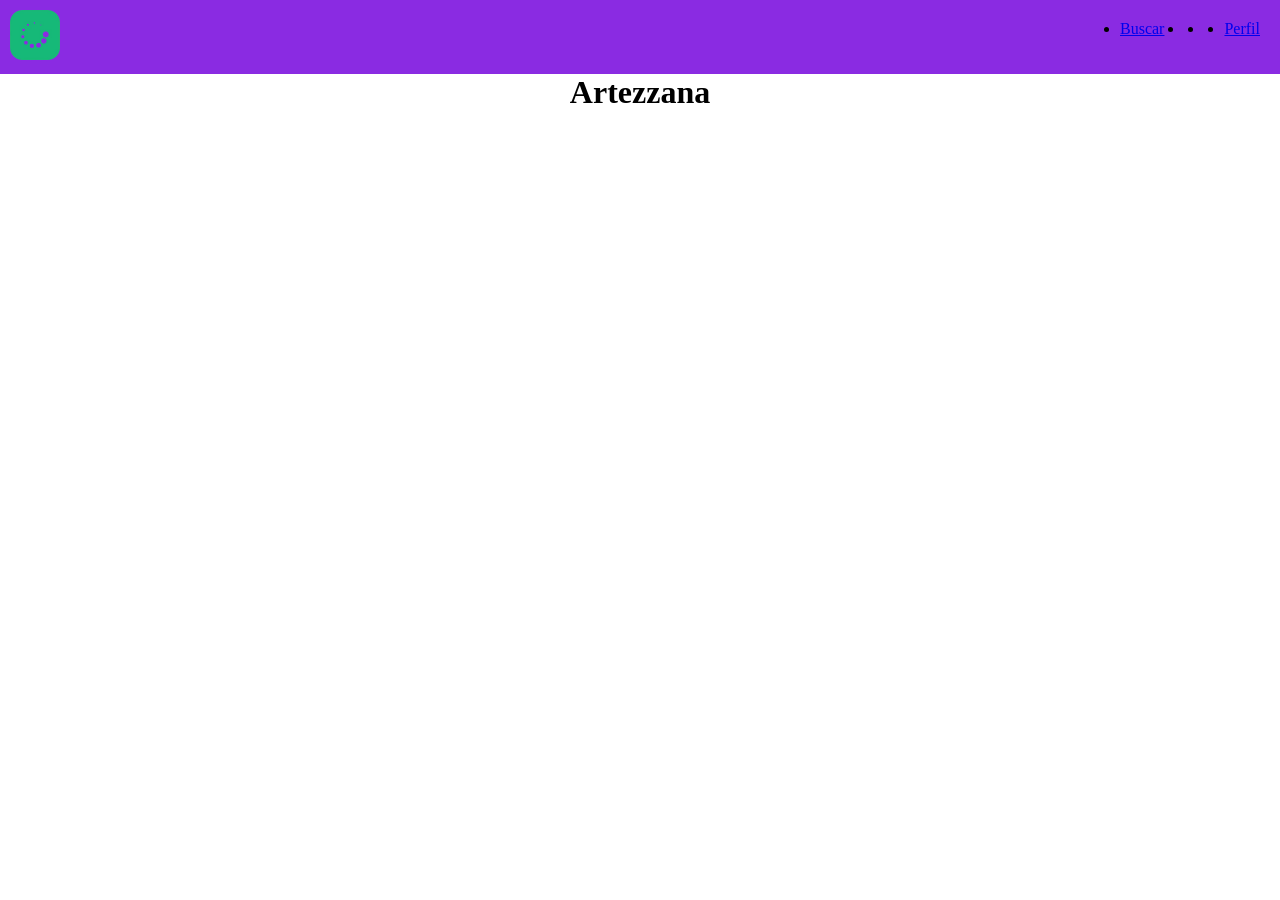
==== public/index.html @ a1c0b3e6 "Criado e estruturado o repositório incial do projeto" ====
<!DOCTYPE html>
<html lang="pt-br">
<head>
    <meta charset="UTF-8">
    <meta name="viewport" content="width=device-width, initial-scale=1.0">
    <title>Artezzana</title>
    <link rel="stylesheet" href="/assets/css/global.css">
    <link rel="icon" href="/assets/img/logo.png.png" type="image/x-icon">
</head>
<body>
    <header>
        <nav>
            <a href="#">
                <img src="/assets/img/logo.png.png" alt="logo-artezzana">
            </a>
            <ul>
                <li><a href="/public/search.html">Buscar</a></li>
                <li></li>
                <li></li>
                <li><a href="/public/dashboard.html">Perfil</a></li>
            </ul>
        </nav>
    </header>
    <main>
        <h1>Artezzana</h1>

    </main>
    <footer>

    </footer>
</body>
</html>
---- assets/css/global.css ----
*{
    padding: 0;
    margin: 0;
}

nav{
    background-color: blueviolet;
    display: flex;
    justify-content: space-between;
}

nav img{
    max-width: 50px;
    height: 50px;
    padding: 10px;
}

nav ul{
    display: flex;
    gap: 20px;
    padding: 20px;
}

main h1{
    text-align: center;
}
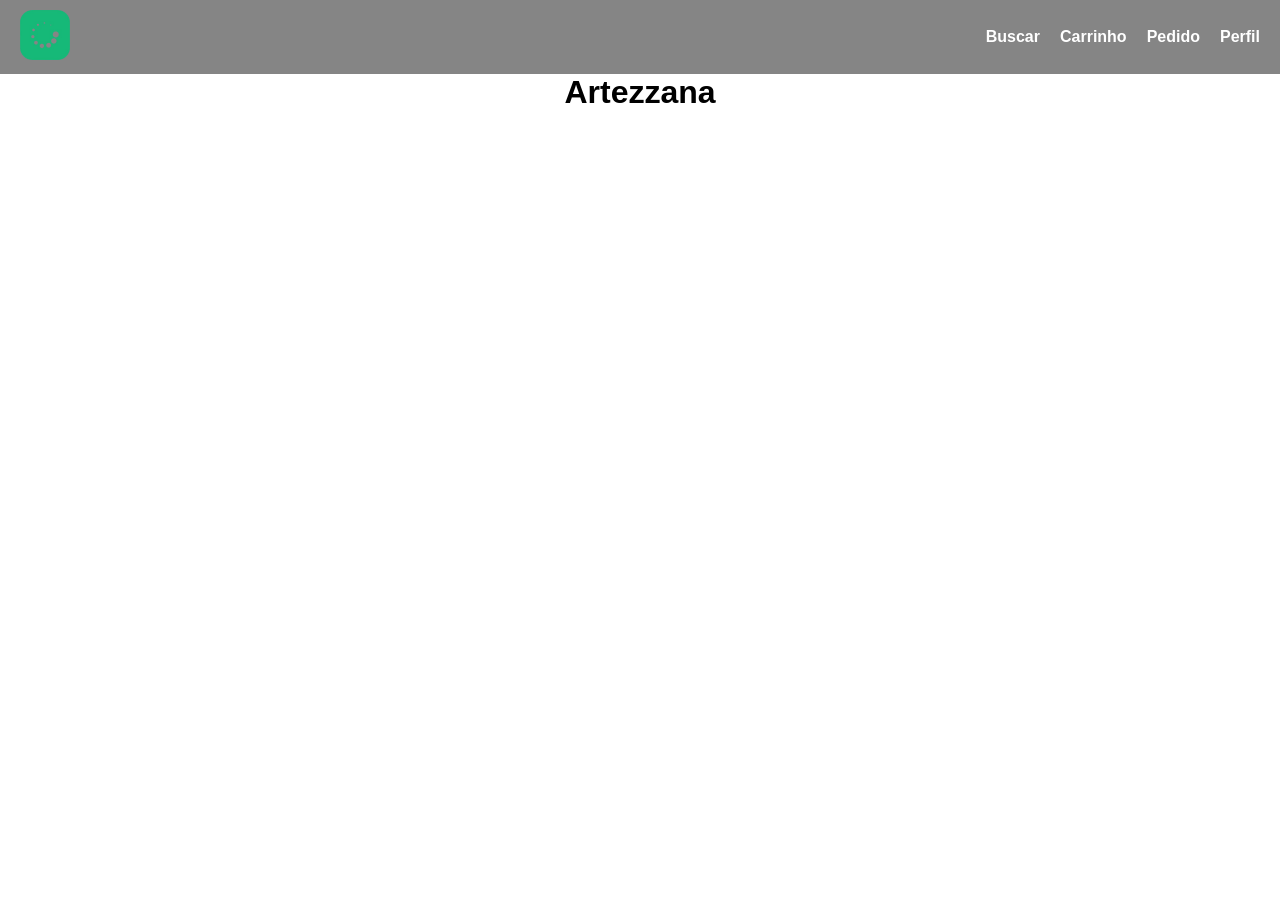
==== commit 32a7b2c6: "feat(navbar): adiciona responsividade com menu hambúrguer e media queries" ====
--- a/public/index.html
+++ b/public/index.html
@@ -9,14 +9,15 @@
 </head>
 <body>
     <header>
-        <nav>
-            <a href="#">
+        <nav class="navbar">
+            <a href="#" class="logo">
                 <img src="/assets/img/logo.png.png" alt="logo-artezzana">
             </a>
-            <ul>
+            <button class="menu-toggle" aria-label="Abrir menu">&#9776;</button>
+            <ul class="nav-links">
                 <li><a href="/public/search.html">Buscar</a></li>
-                <li></li>
-                <li></li>
+                <li><a href="/public/cart.html">Carrinho</a></li>
+                <li><a href="/public/order.html">Pedido</a></li>
                 <li><a href="/public/dashboard.html">Perfil</a></li>
             </ul>
         </nav>
@@ -28,5 +29,6 @@
     <footer>
 
     </footer>
+    <script src="/assets/js/index.js"></script>
 </body>
 </html>
--- a/assets/css/global.css
+++ b/assets/css/global.css
@@ -1,9 +1,86 @@
 *{
     padding: 0;
     margin: 0;
+    box-sizing: border-box;
 }
 
-nav{
+body {
+    font-family: Arial, Helvetica, sans-serif;
+}
+
+nav.navbar {
+    background-color: rgb(133, 133, 133);
+    display: flex;
+    align-items: center;
+    justify-content: space-between;
+    padding: 10px 20px;
+    position: relative;
+}
+
+nav .logo img {
+    max-width: 50px;
+    height: 50px;
+}
+
+nav .nav-links {
+    list-style: none;
+}
+
+.nav-links a {
+    text-decoration: none;
+    color: rgb(255, 255, 255);
+    font-weight: bold;
+}
+
+.menu-toggle {
+    display: none;
+    font-size: 28px;
+    color: rgb(255, 255, 255);
+    background: none;
+    border: none;
+    cursor: pointer;
+}
+
+@media (max-width: 768px) {
+    .menu-toggle {
+        display: block;
+    }
+
+    .nav-links {
+        display: none;
+        flex-direction: column;
+        position: absolute;
+        top: 60px;
+        right: 20px;
+        background-color: blueviolet;
+        padding: 10px;
+        border-radius: 8px;
+        z-index: 10;
+    }
+
+    .nav-links.show {
+        display: flex;
+    }
+
+    .nav-links li {
+        margin: 10px 0;
+    }
+}
+
+@media (min-width: 769px) {
+    .nav-links {
+        display: flex;
+        gap: 20px;
+        align-items: center;
+    }
+
+    .nav-links li {
+        margin: 0;
+    }
+}
+
+
+/* nav{
     background-color: blueviolet;
     display: flex;
     justify-content: space-between;
@@ -20,7 +97,7 @@
     gap: 20px;
     padding: 20px;
 }
-
+*/
 main h1{
     text-align: center;
-}+} 
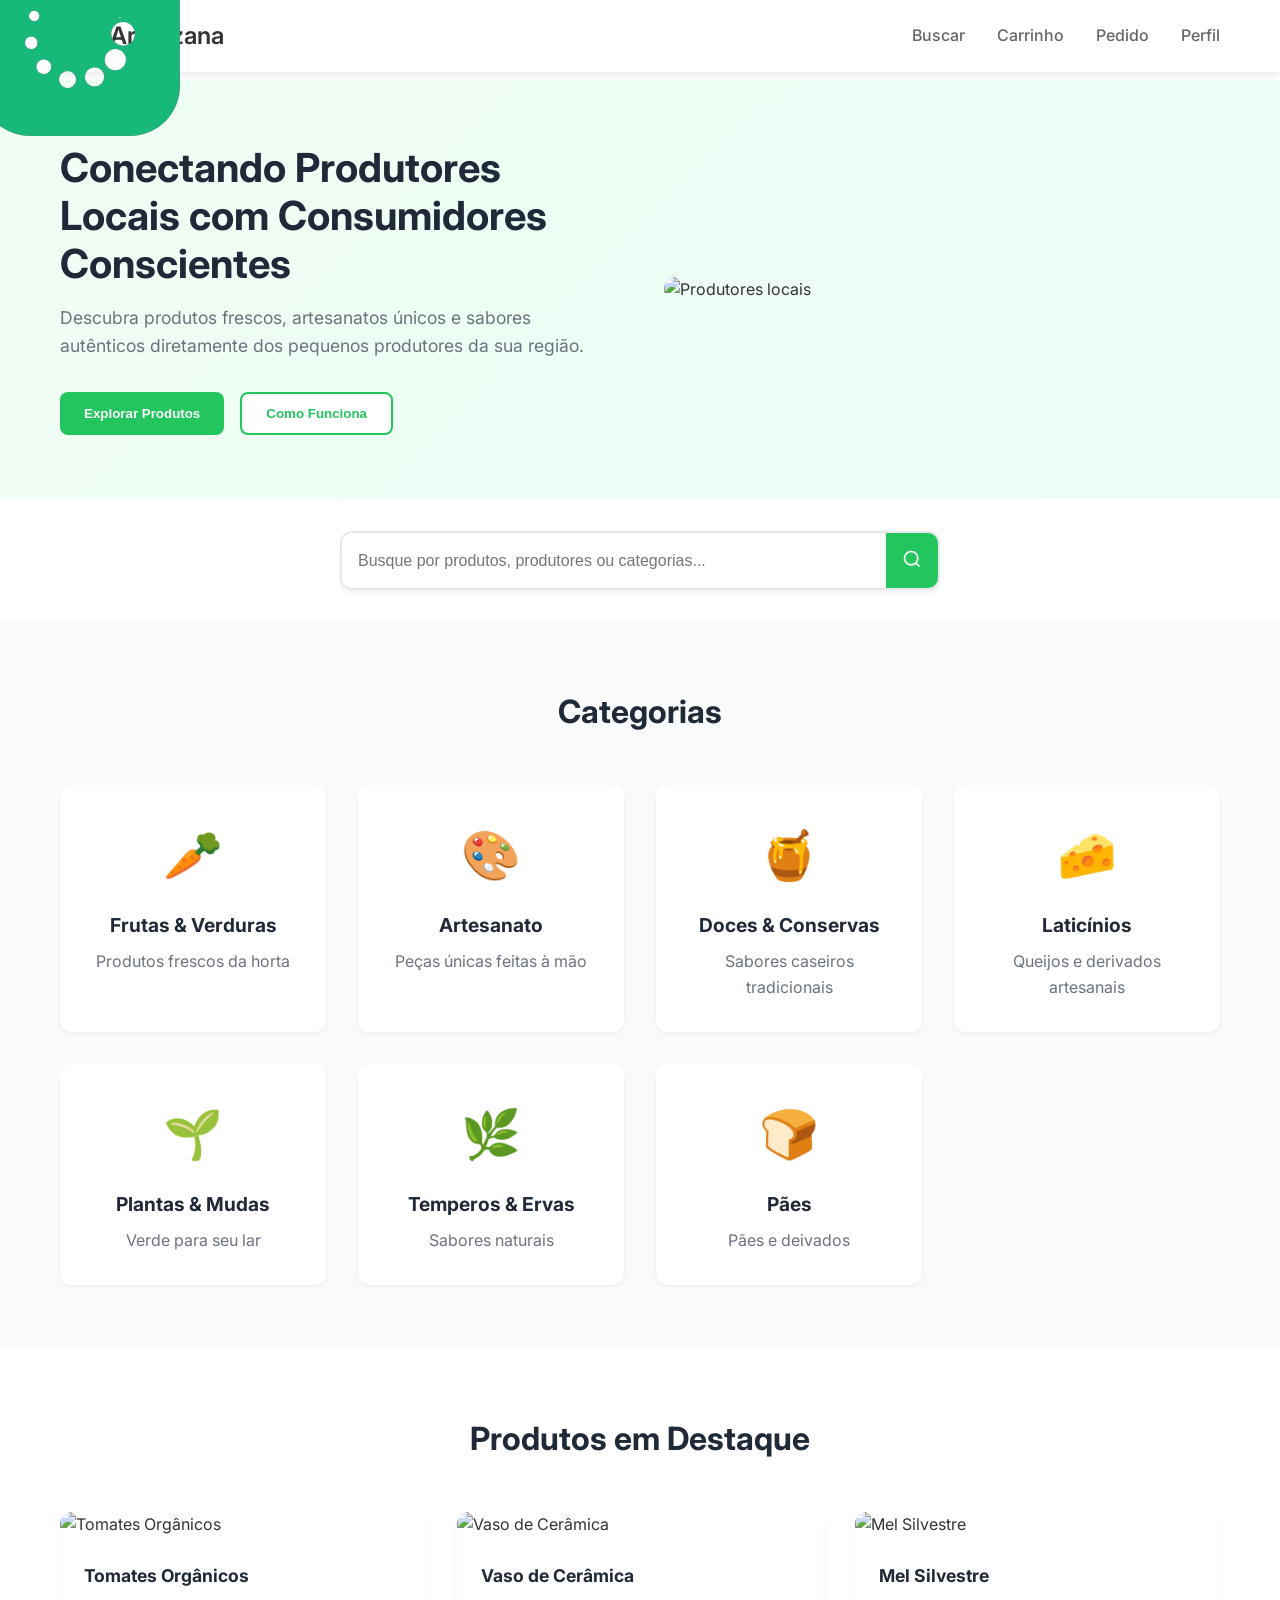
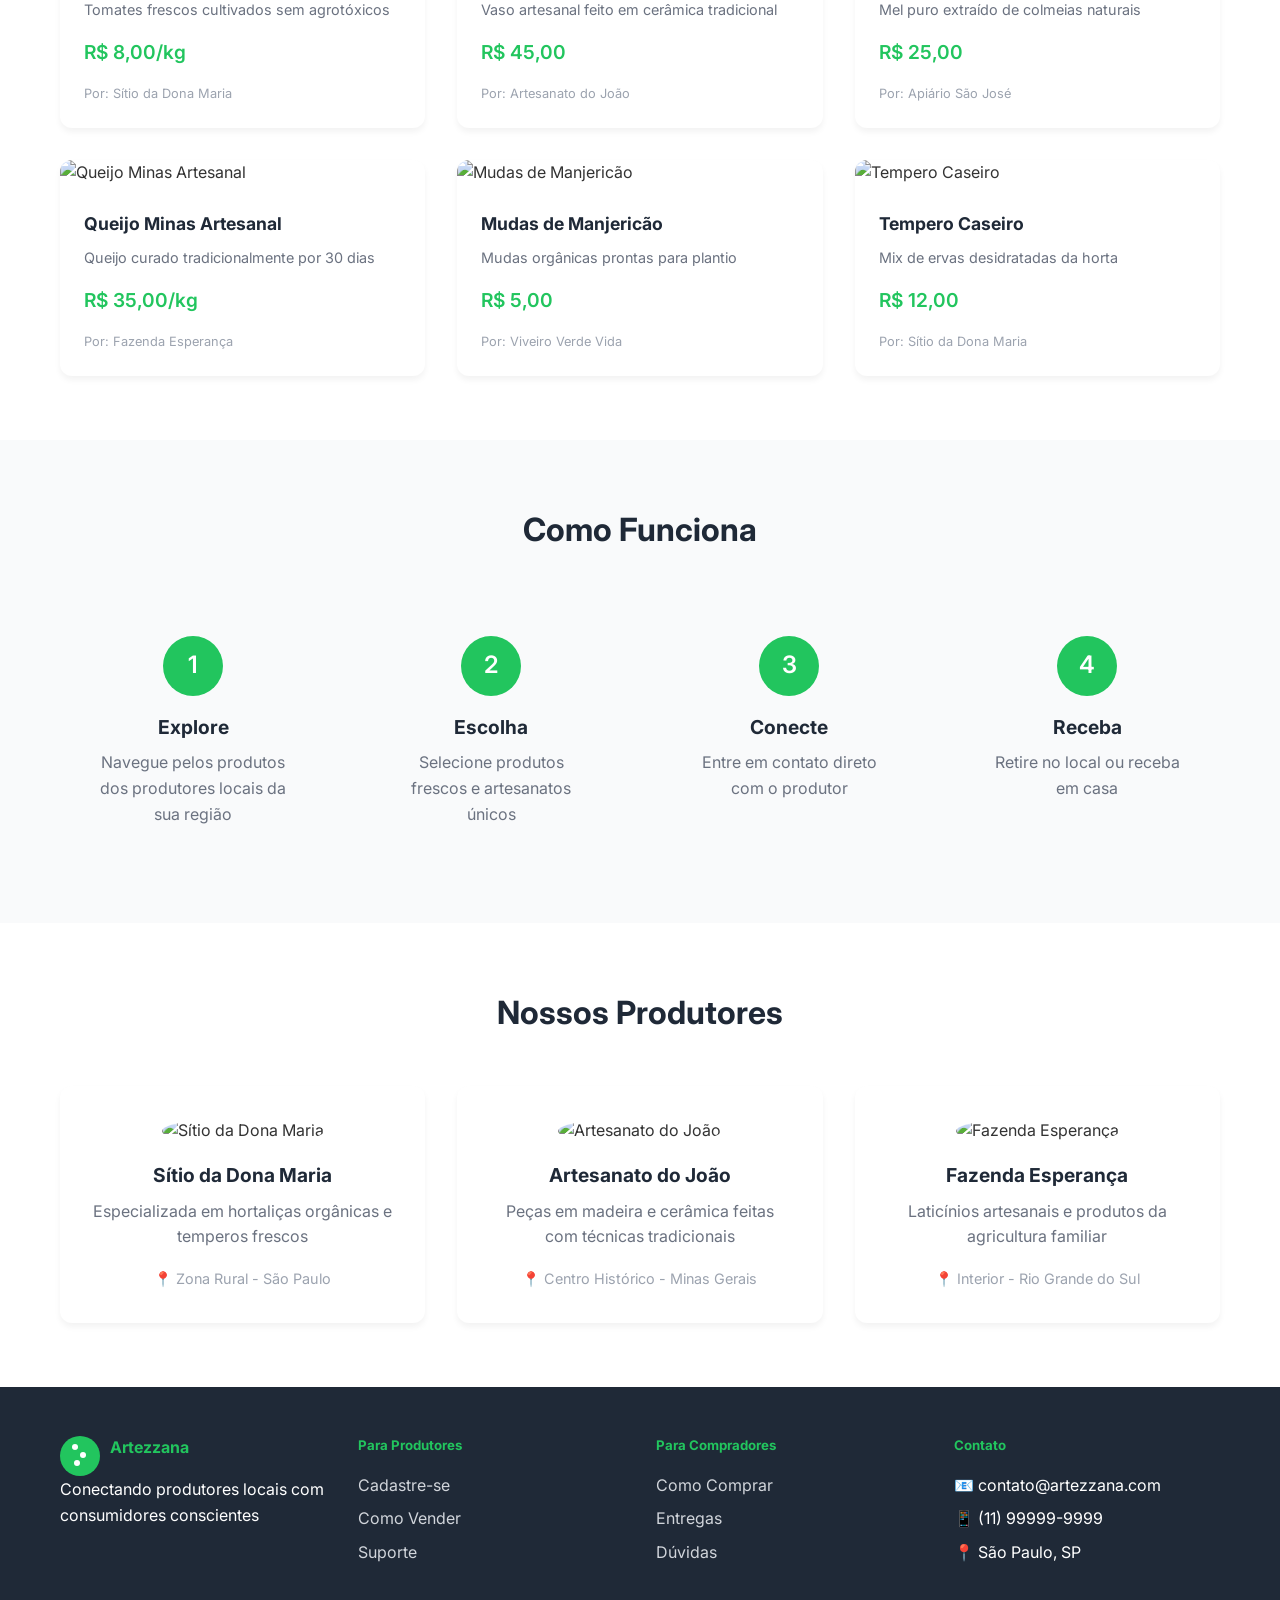
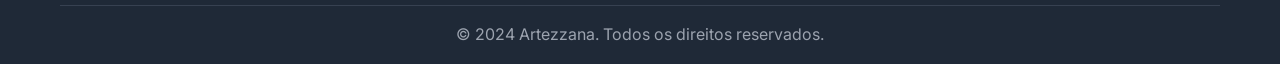
==== commit a5c4e1e5: "feat: adiciona tela de login e tela principal em html" ====
--- a/public/index.html
+++ b/public/index.html
@@ -1,34 +1,224 @@
 <!DOCTYPE html>
-<html lang="pt-br">
+<html lang="pt-BR">
 <head>
     <meta charset="UTF-8">
     <meta name="viewport" content="width=device-width, initial-scale=1.0">
-    <title>Artezzana</title>
-    <link rel="stylesheet" href="/assets/css/global.css">
-    <link rel="icon" href="/assets/img/logo.png.png" type="image/x-icon">
+    <title>Artezzana - Marketplace para Produtores Rurais e Artesãos</title>
+    <link rel="stylesheet" href="./css/styles.css">
+    <link href="https://fonts.googleapis.com/css2?family=Inter:wght@300;400;500;600;700&display=swap" rel="stylesheet">
 </head>
 <body>
-    <header>
-        <nav class="navbar">
-            <a href="#" class="logo">
-                <img src="/assets/img/logo.png.png" alt="logo-artezzana">
-            </a>
-            <button class="menu-toggle" aria-label="Abrir menu">&#9776;</button>
-            <ul class="nav-links">
-                <li><a href="/public/search.html">Buscar</a></li>
-                <li><a href="/public/cart.html">Carrinho</a></li>
-                <li><a href="/public/order.html">Pedido</a></li>
-                <li><a href="/public/dashboard.html">Perfil</a></li>
-            </ul>
-        </nav>
+    <!-- Header -->
+    <header class="header">
+        <div class="container">
+            <div class="logo">
+                <div class="logo-icon">
+                    <img src="./assets/images/logo-png.png" alt="logo-artezzana">
+                </div>
+                <h1>Artezzana</h1>
+            </div>
+            <nav class="nav">
+                <a href="#" class="nav-link">Buscar</a>
+                <a href="#" class="nav-link">Carrinho</a>
+                <a href="#" class="nav-link">Pedido</a>
+                <a href="#" class="nav-link">Perfil</a>
+            </nav>
+            <button class="mobile-menu-btn" onclick="toggleMobileMenu()">
+                <span></span>
+                <span></span>
+                <span></span>
+            </button>
+        </div>
     </header>
-    <main>
-        <h1>Artezzana</h1>
-
-    </main>
-    <footer>
-
+
+    <!-- Hero Section -->
+    <section class="hero">
+        <div class="container">
+            <div class="hero-content">
+                <h2>Conectando Produtores Locais com Consumidores Conscientes</h2>
+                <p>Descubra produtos frescos, artesanatos únicos e sabores autênticos diretamente dos pequenos produtores da sua região.</p>
+                <div class="hero-buttons">
+                    <button class="btn btn-primary" onclick="scrollToSection('categories')">Explorar Produtos</button>
+                    <button class="btn btn-secondary" onclick="scrollToSection('how-it-works')">Como Funciona</button>
+                </div>
+            </div>
+            <div class="hero-image">
+                <img src="/placeholder.svg?height=400&width=500" alt="Produtores locais" />
+            </div>
+        </div>
+    </section>
+
+    <!-- Search Bar -->
+    <section class="search-section">
+        <div class="container">
+            <div class="search-bar">
+                <input type="text" placeholder="Busque por produtos, produtores ou categorias..." id="searchInput">
+                <button class="search-btn" onclick="performSearch()">
+                    <svg width="20" height="20" viewBox="0 0 24 24" fill="none" stroke="currentColor" stroke-width="2">
+                        <circle cx="11" cy="11" r="8"></circle>
+                        <path d="m21 21-4.35-4.35"></path>
+                    </svg>
+                </button>
+            </div>
+        </div>
+    </section>
+
+    <!-- Categories -->
+    <section class="categories" id="categories">
+        <div class="container">
+            <h3>Categorias</h3>
+            <div class="categories-grid">
+                <div class="category-card" onclick="filterByCategory('frutas-verduras')">
+                    <div class="category-icon">🥕</div>
+                    <h4>Frutas & Verduras</h4>
+                    <p>Produtos frescos da horta</p>
+                </div>
+                <div class="category-card" onclick="filterByCategory('artesanato')">
+                    <div class="category-icon">🎨</div>
+                    <h4>Artesanato</h4>
+                    <p>Peças únicas feitas à mão</p>
+                </div>
+                <div class="category-card" onclick="filterByCategory('doces-conservas')">
+                    <div class="category-icon">🍯</div>
+                    <h4>Doces & Conservas</h4>
+                    <p>Sabores caseiros tradicionais</p>
+                </div>
+                <div class="category-card" onclick="filterByCategory('laticínios')">
+                    <div class="category-icon">🧀</div>
+                    <h4>Laticínios</h4>
+                    <p>Queijos e derivados artesanais</p>
+                </div>
+                <div class="category-card" onclick="filterByCategory('plantas')">
+                    <div class="category-icon">🌱</div>
+                    <h4>Plantas & Mudas</h4>
+                    <p>Verde para seu lar</p>
+                </div>
+                <div class="category-card" onclick="filterByCategory('temperos')">
+                    <div class="category-icon">🌿</div>
+                    <h4>Temperos & Ervas</h4>
+                    <p>Sabores naturais</p>
+                </div>
+                <div class="category-card" onclick="filterByCategory('temperos')">
+                    <div class="category-icon">🍞</div>
+                    <h4>Pães</h4>
+                    <p>Pães e deivados</p>
+                </div>
+            </div>
+        </div>
+    </section>
+
+    <!-- Featured Products -->
+    <section class="featured-products">
+        <div class="container">
+            <h3>Produtos em Destaque</h3>
+            <div class="products-grid" id="productsGrid">
+                <!-- Products will be loaded here by JavaScript -->
+            </div>
+        </div>
+    </section>
+
+    <!-- How It Works -->
+    <section class="how-it-works" id="how-it-works">
+        <div class="container">
+            <h3>Como Funciona</h3>
+            <div class="steps-grid">
+                <div class="step">
+                    <div class="step-number">1</div>
+                    <h4>Explore</h4>
+                    <p>Navegue pelos produtos dos produtores locais da sua região</p>
+                </div>
+                <div class="step">
+                    <div class="step-number">2</div>
+                    <h4>Escolha</h4>
+                    <p>Selecione produtos frescos e artesanatos únicos</p>
+                </div>
+                <div class="step">
+                    <div class="step-number">3</div>
+                    <h4>Conecte</h4>
+                    <p>Entre em contato direto com o produtor</p>
+                </div>
+                <div class="step">
+                    <div class="step-number">4</div>
+                    <h4>Receba</h4>
+                    <p>Retire no local ou receba em casa</p>
+                </div>
+            </div>
+        </div>
+    </section>
+
+    <!-- Producers Section -->
+    <section class="producers">
+        <div class="container">
+            <h3>Nossos Produtores</h3>
+            <div class="producers-grid">
+                <div class="producer-card">
+                    <img src="/placeholder.svg?height=200&width=200" alt="Sítio da Dona Maria" />
+                    <h4>Sítio da Dona Maria</h4>
+                    <p>Especializada em hortaliças orgânicas e temperos frescos</p>
+                    <span class="location">📍 Zona Rural - São Paulo</span>
+                </div>
+                <div class="producer-card">
+                    <img src="/placeholder.svg?height=200&width=200" alt="Artesanato do João" />
+                    <h4>Artesanato do João</h4>
+                    <p>Peças em madeira e cerâmica feitas com técnicas tradicionais</p>
+                    <span class="location">📍 Centro Histórico - Minas Gerais</span>
+                </div>
+                <div class="producer-card">
+                    <img src="/placeholder.svg?height=200&width=200" alt="Fazenda Esperança" />
+                    <h4>Fazenda Esperança</h4>
+                    <p>Laticínios artesanais e produtos da agricultura familiar</p>
+                    <span class="location">📍 Interior - Rio Grande do Sul</span>
+                </div>
+            </div>
+        </div>
+    </section>
+
+    <!-- Footer -->
+    <footer class="footer">
+        <div class="container">
+            <div class="footer-content">
+                <div class="footer-section">
+                    <div class="logo">
+                        <div class="logo-icon">
+                            <span></span>
+                            <span></span>
+                            <span></span>
+                        </div>
+                        <h4>Artezzana</h4>
+                    </div>
+                    <p>Conectando produtores locais com consumidores conscientes</p>
+                </div>
+                <div class="footer-section">
+                    <h5>Para Produtores</h5>
+                    <ul>
+                        <li><a href="#">Cadastre-se</a></li>
+                        <li><a href="#">Como Vender</a></li>
+                        <li><a href="#">Suporte</a></li>
+                    </ul>
+                </div>
+                <div class="footer-section">
+                    <h5>Para Compradores</h5>
+                    <ul>
+                        <li><a href="#">Como Comprar</a></li>
+                        <li><a href="#">Entregas</a></li>
+                        <li><a href="#">Dúvidas</a></li>
+                    </ul>
+                </div>
+                <div class="footer-section">
+                    <h5>Contato</h5>
+                    <ul>
+                        <li>📧 contato@artezzana.com</li>
+                        <li>📱 (11) 99999-9999</li>
+                        <li>📍 São Paulo, SP</li>
+                    </ul>
+                </div>
+            </div>
+            <div class="footer-bottom">
+                <p>&copy; 2024 Artezzana. Todos os direitos reservados.</p>
+            </div>
+        </div>
     </footer>
-    <script src="/assets/js/index.js"></script>
+
+    <script src="./js/script.js"></script>
 </body>
 </html>
--- a/public/css/styles.css
+++ b/public/css/styles.css
@@ -0,0 +1,524 @@
+* {
+    margin: 0;
+    padding: 0;
+    box-sizing: border-box;
+}
+
+body {
+    font-family: 'Inter', sans-serif;
+    line-height: 1.6;
+    color: #333;
+}
+
+.container {
+    max-width: 1200px;
+    margin: 0 auto;
+    padding: 0 20px;
+}
+
+/* Header */
+.header {
+    background: #fff;
+    box-shadow: 0 2px 10px rgba(0,0,0,0.1);
+    position: fixed;
+    top: 0;
+    width: 100%;
+    z-index: 1000;
+}
+
+.header .container {
+    display: flex;
+    justify-content: space-between;
+    align-items: center;
+    padding: 1rem 20px;
+}
+
+.logo {
+    display: flex;
+    align-items: center;
+    gap: 10px;
+}
+
+.logo-icon {
+    width: 40px;
+    height: 40px;
+    background: #22c55e;
+    border-radius: 50%;
+    display: flex;
+    align-items: center;
+    justify-content: center;
+    position: relative;
+}
+
+.logo-icon span {
+    width: 6px;
+    height: 6px;
+    background: white;
+    border-radius: 50%;
+    position: absolute;
+}
+
+.logo-icon span:nth-child(1) { top: 8px; left: 12px; }
+.logo-icon span:nth-child(2) { top: 16px; left: 20px; }
+.logo-icon span:nth-child(3) { top: 24px; left: 14px; }
+
+.logo h1 {
+    font-size: 1.5rem;
+    font-weight: 600;
+    color: #333;
+}
+
+.nav {
+    display: flex;
+    gap: 2rem;
+}
+
+.nav-link {
+    text-decoration: none;
+    color: #666;
+    font-weight: 500;
+    transition: color 0.3s;
+}
+
+.nav-link:hover {
+    color: #22c55e;
+}
+
+.mobile-menu-btn {
+    display: none;
+    flex-direction: column;
+    background: none;
+    border: none;
+    cursor: pointer;
+    gap: 4px;
+}
+
+.mobile-menu-btn span {
+    width: 25px;
+    height: 3px;
+    background: #333;
+    transition: 0.3s;
+}
+
+/* Hero Section */
+.hero {
+    margin-top: 80px;
+    padding: 4rem 0;
+    background: linear-gradient(135deg, #f0fdf4 0%, #ecfdf5 100%);
+}
+
+.hero .container {
+    display: grid;
+    grid-template-columns: 1fr 1fr;
+    gap: 3rem;
+    align-items: center;
+}
+
+.hero-content h2 {
+    font-size: 2.5rem;
+    font-weight: 700;
+    color: #1f2937;
+    margin-bottom: 1rem;
+    line-height: 1.2;
+}
+
+.hero-content p {
+    font-size: 1.1rem;
+    color: #6b7280;
+    margin-bottom: 2rem;
+}
+
+.hero-buttons {
+    display: flex;
+    gap: 1rem;
+}
+
+.btn {
+    padding: 12px 24px;
+    border: none;
+    border-radius: 8px;
+    font-weight: 600;
+    cursor: pointer;
+    transition: all 0.3s;
+    text-decoration: none;
+    display: inline-block;
+}
+
+.btn-primary {
+    background: #22c55e;
+    color: white;
+}
+
+.btn-primary:hover {
+    background: #16a34a;
+    transform: translateY(-2px);
+}
+
+.btn-secondary {
+    background: white;
+    color: #22c55e;
+    border: 2px solid #22c55e;
+}
+
+.btn-secondary:hover {
+    background: #22c55e;
+    color: white;
+}
+
+.hero-image img {
+    width: 100%;
+    height: auto;
+    border-radius: 12px;
+}
+
+/* Search Section */
+.search-section {
+    padding: 2rem 0;
+    background: white;
+}
+
+.search-bar {
+    display: flex;
+    max-width: 600px;
+    margin: 0 auto;
+    background: white;
+    border: 2px solid #e5e7eb;
+    border-radius: 12px;
+    overflow: hidden;
+    box-shadow: 0 4px 6px rgba(0,0,0,0.05);
+}
+
+.search-bar input {
+    flex: 1;
+    padding: 1rem;
+    border: none;
+    outline: none;
+    font-size: 1rem;
+}
+
+.search-btn {
+    padding: 1rem;
+    background: #22c55e;
+    border: none;
+    color: white;
+    cursor: pointer;
+    transition: background 0.3s;
+}
+
+.search-btn:hover {
+    background: #16a34a;
+}
+
+/* Categories */
+.categories {
+    padding: 4rem 0;
+    background: #f9fafb;
+}
+
+.categories h3 {
+    text-align: center;
+    font-size: 2rem;
+    margin-bottom: 3rem;
+    color: #1f2937;
+}
+
+.categories-grid {
+    display: grid;
+    grid-template-columns: repeat(auto-fit, minmax(250px, 1fr));
+    gap: 2rem;
+}
+
+.category-card {
+    background: white;
+    padding: 2rem;
+    border-radius: 12px;
+    text-align: center;
+    cursor: pointer;
+    transition: all 0.3s;
+    box-shadow: 0 2px 4px rgba(0,0,0,0.05);
+}
+
+.category-card:hover {
+    transform: translateY(-5px);
+    box-shadow: 0 8px 25px rgba(0,0,0,0.1);
+}
+
+.category-icon {
+    font-size: 3rem;
+    margin-bottom: 1rem;
+}
+
+.category-card h4 {
+    font-size: 1.2rem;
+    margin-bottom: 0.5rem;
+    color: #1f2937;
+}
+
+.category-card p {
+    color: #6b7280;
+}
+
+/* Featured Products */
+.featured-products {
+    padding: 4rem 0;
+}
+
+.featured-products h3 {
+    text-align: center;
+    font-size: 2rem;
+    margin-bottom: 3rem;
+    color: #1f2937;
+}
+
+.products-grid {
+    display: grid;
+    grid-template-columns: repeat(auto-fit, minmax(280px, 1fr));
+    gap: 2rem;
+}
+
+.product-card {
+    background: white;
+    border-radius: 12px;
+    overflow: hidden;
+    box-shadow: 0 4px 6px rgba(0,0,0,0.05);
+    transition: all 0.3s;
+}
+
+.product-card:hover {
+    transform: translateY(-5px);
+    box-shadow: 0 8px 25px rgba(0,0,0,0.1);
+}
+
+.product-card img {
+    width: 100%;
+    height: 200px;
+    object-fit: cover;
+}
+
+.product-info {
+    padding: 1.5rem;
+}
+
+.product-info h4 {
+    font-size: 1.1rem;
+    margin-bottom: 0.5rem;
+    color: #1f2937;
+}
+
+.product-info p {
+    color: #6b7280;
+    margin-bottom: 1rem;
+    font-size: 0.9rem;
+}
+
+.product-price {
+    font-size: 1.2rem;
+    font-weight: 600;
+    color: #22c55e;
+    margin-bottom: 1rem;
+}
+
+.product-producer {
+    font-size: 0.8rem;
+    color: #9ca3af;
+}
+
+/* How It Works */
+.how-it-works {
+    padding: 4rem 0;
+    background: #f9fafb;
+}
+
+.how-it-works h3 {
+    text-align: center;
+    font-size: 2rem;
+    margin-bottom: 3rem;
+    color: #1f2937;
+}
+
+.steps-grid {
+    display: grid;
+    grid-template-columns: repeat(auto-fit, minmax(250px, 1fr));
+    gap: 2rem;
+}
+
+.step {
+    text-align: center;
+    padding: 2rem;
+}
+
+.step-number {
+    width: 60px;
+    height: 60px;
+    background: #22c55e;
+    color: white;
+    border-radius: 50%;
+    display: flex;
+    align-items: center;
+    justify-content: center;
+    font-size: 1.5rem;
+    font-weight: 600;
+    margin: 0 auto 1rem;
+}
+
+.step h4 {
+    font-size: 1.2rem;
+    margin-bottom: 0.5rem;
+    color: #1f2937;
+}
+
+.step p {
+    color: #6b7280;
+}
+
+/* Producers */
+.producers {
+    padding: 4rem 0;
+}
+
+.producers h3 {
+    text-align: center;
+    font-size: 2rem;
+    margin-bottom: 3rem;
+    color: #1f2937;
+}
+
+.producers-grid {
+    display: grid;
+    grid-template-columns: repeat(auto-fit, minmax(300px, 1fr));
+    gap: 2rem;
+}
+
+.producer-card {
+    background: white;
+    border-radius: 12px;
+    padding: 2rem;
+    text-align: center;
+    box-shadow: 0 4px 6px rgba(0,0,0,0.05);
+    transition: all 0.3s;
+}
+
+.producer-card:hover {
+    transform: translateY(-5px);
+    box-shadow: 0 8px 25px rgba(0,0,0,0.1);
+}
+
+.producer-card img {
+    width: 120px;
+    height: 120px;
+    border-radius: 50%;
+    object-fit: cover;
+    margin-bottom: 1rem;
+}
+
+.producer-card h4 {
+    font-size: 1.2rem;
+    margin-bottom: 0.5rem;
+    color: #1f2937;
+}
+
+.producer-card p {
+    color: #6b7280;
+    margin-bottom: 1rem;
+}
+
+.location {
+    color: #9ca3af;
+    font-size: 0.9rem;
+}
+
+/* Footer */
+.footer {
+    background: #1f2937;
+    color: white;
+    padding: 3rem 0 1rem;
+}
+
+.footer-content {
+    display: grid;
+    grid-template-columns: repeat(auto-fit, minmax(250px, 1fr));
+    gap: 2rem;
+    margin-bottom: 2rem;
+}
+
+.footer-section h4,
+.footer-section h5 {
+    margin-bottom: 1rem;
+    color: #22c55e;
+}
+
+.footer-section ul {
+    list-style: none;
+}
+
+.footer-section ul li {
+    margin-bottom: 0.5rem;
+}
+
+.footer-section ul li a {
+    color: #d1d5db;
+    text-decoration: none;
+    transition: color 0.3s;
+}
+
+.footer-section ul li a:hover {
+    color: #22c55e;
+}
+
+.footer-bottom {
+    border-top: 1px solid #374151;
+    padding-top: 1rem;
+    text-align: center;
+    color: #9ca3af;
+}
+
+/* Responsive Design */
+@media (max-width: 768px) {
+    .nav {
+        display: none;
+    }
+    
+    .mobile-menu-btn {
+        display: flex;
+    }
+    
+    .hero .container {
+        grid-template-columns: 1fr;
+        text-align: center;
+    }
+    
+    .hero-content h2 {
+        font-size: 2rem;
+    }
+    
+    .hero-buttons {
+        justify-content: center;
+        flex-wrap: wrap;
+    }
+    
+    .categories-grid,
+    .products-grid,
+    .steps-grid,
+    .producers-grid {
+        grid-template-columns: 1fr;
+    }
+    
+    .search-bar {
+        margin: 0 1rem;
+    }
+}
+
+@media (max-width: 480px) {
+    .container {
+        padding: 0 15px;
+    }
+    
+    .hero-content h2 {
+        font-size: 1.8rem;
+    }
+    
+    .btn {
+        padding: 10px 20px;
+        font-size: 0.9rem;
+    }
+}
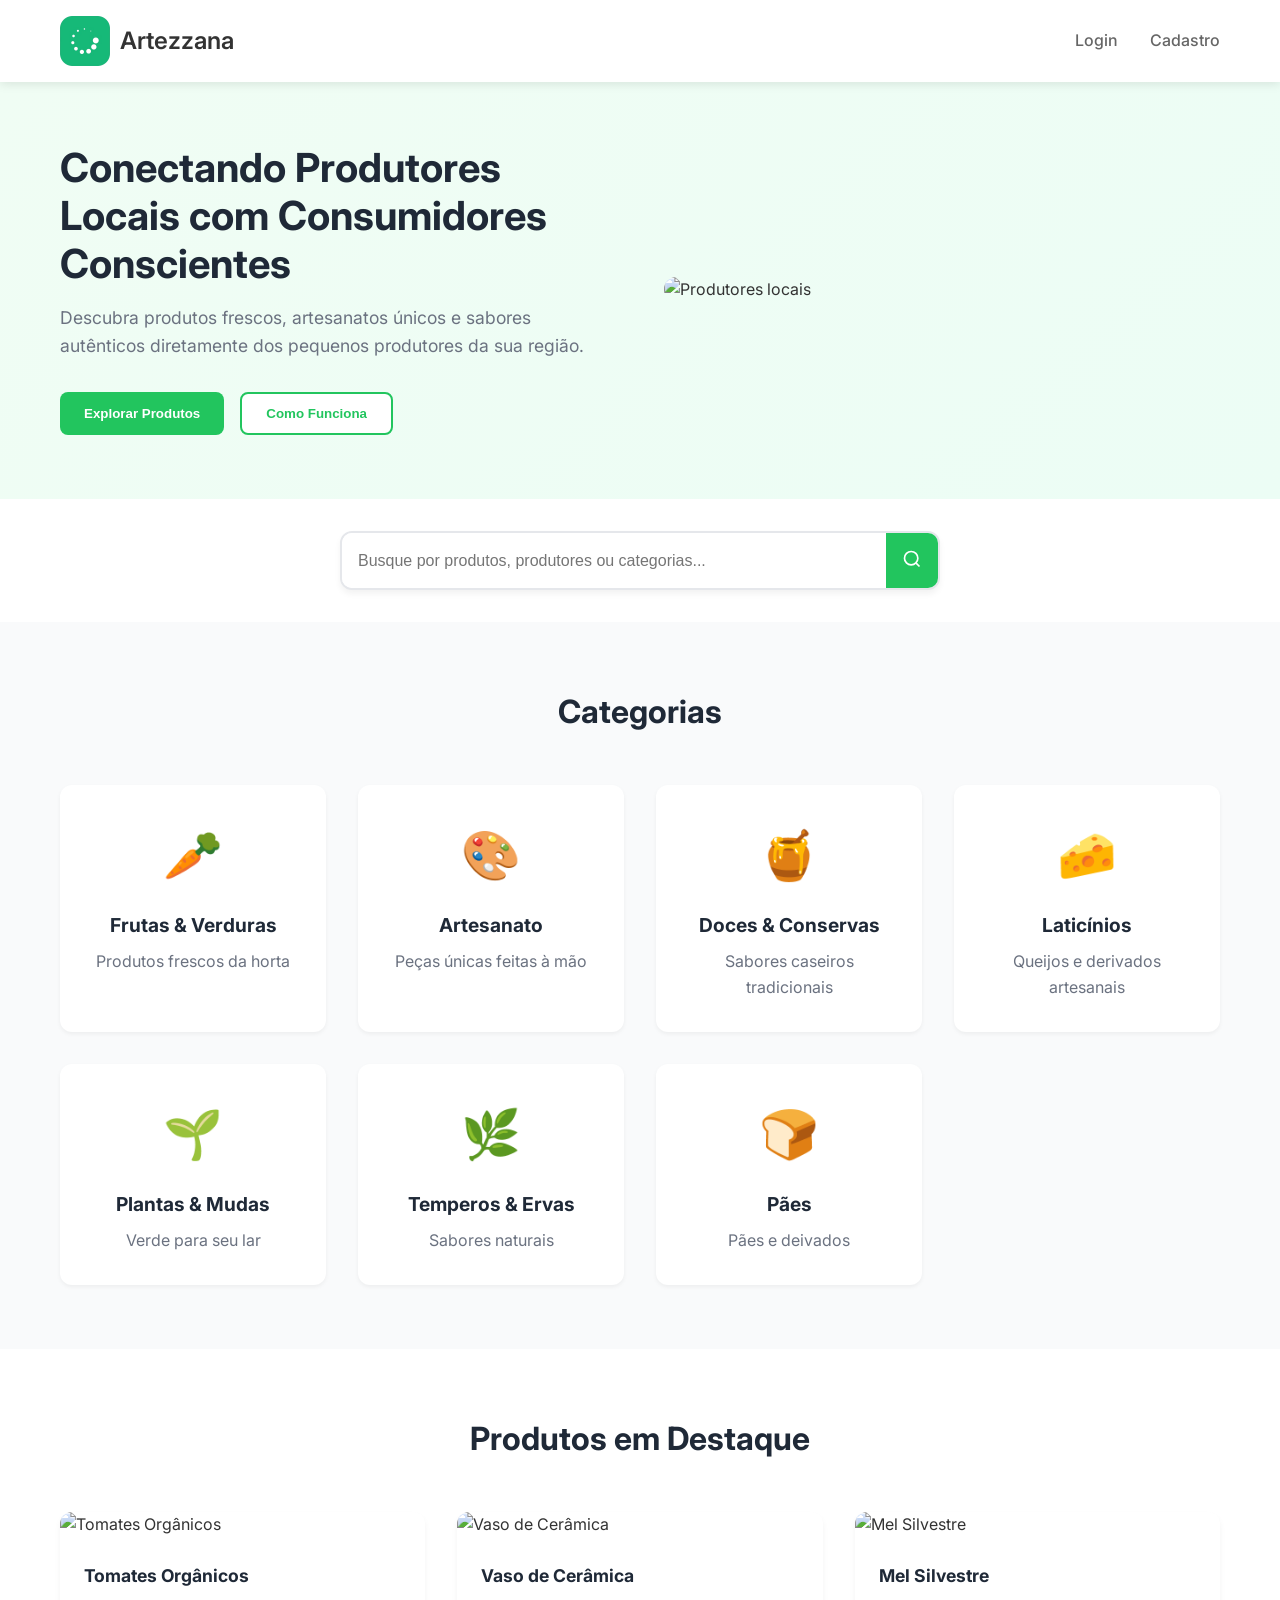
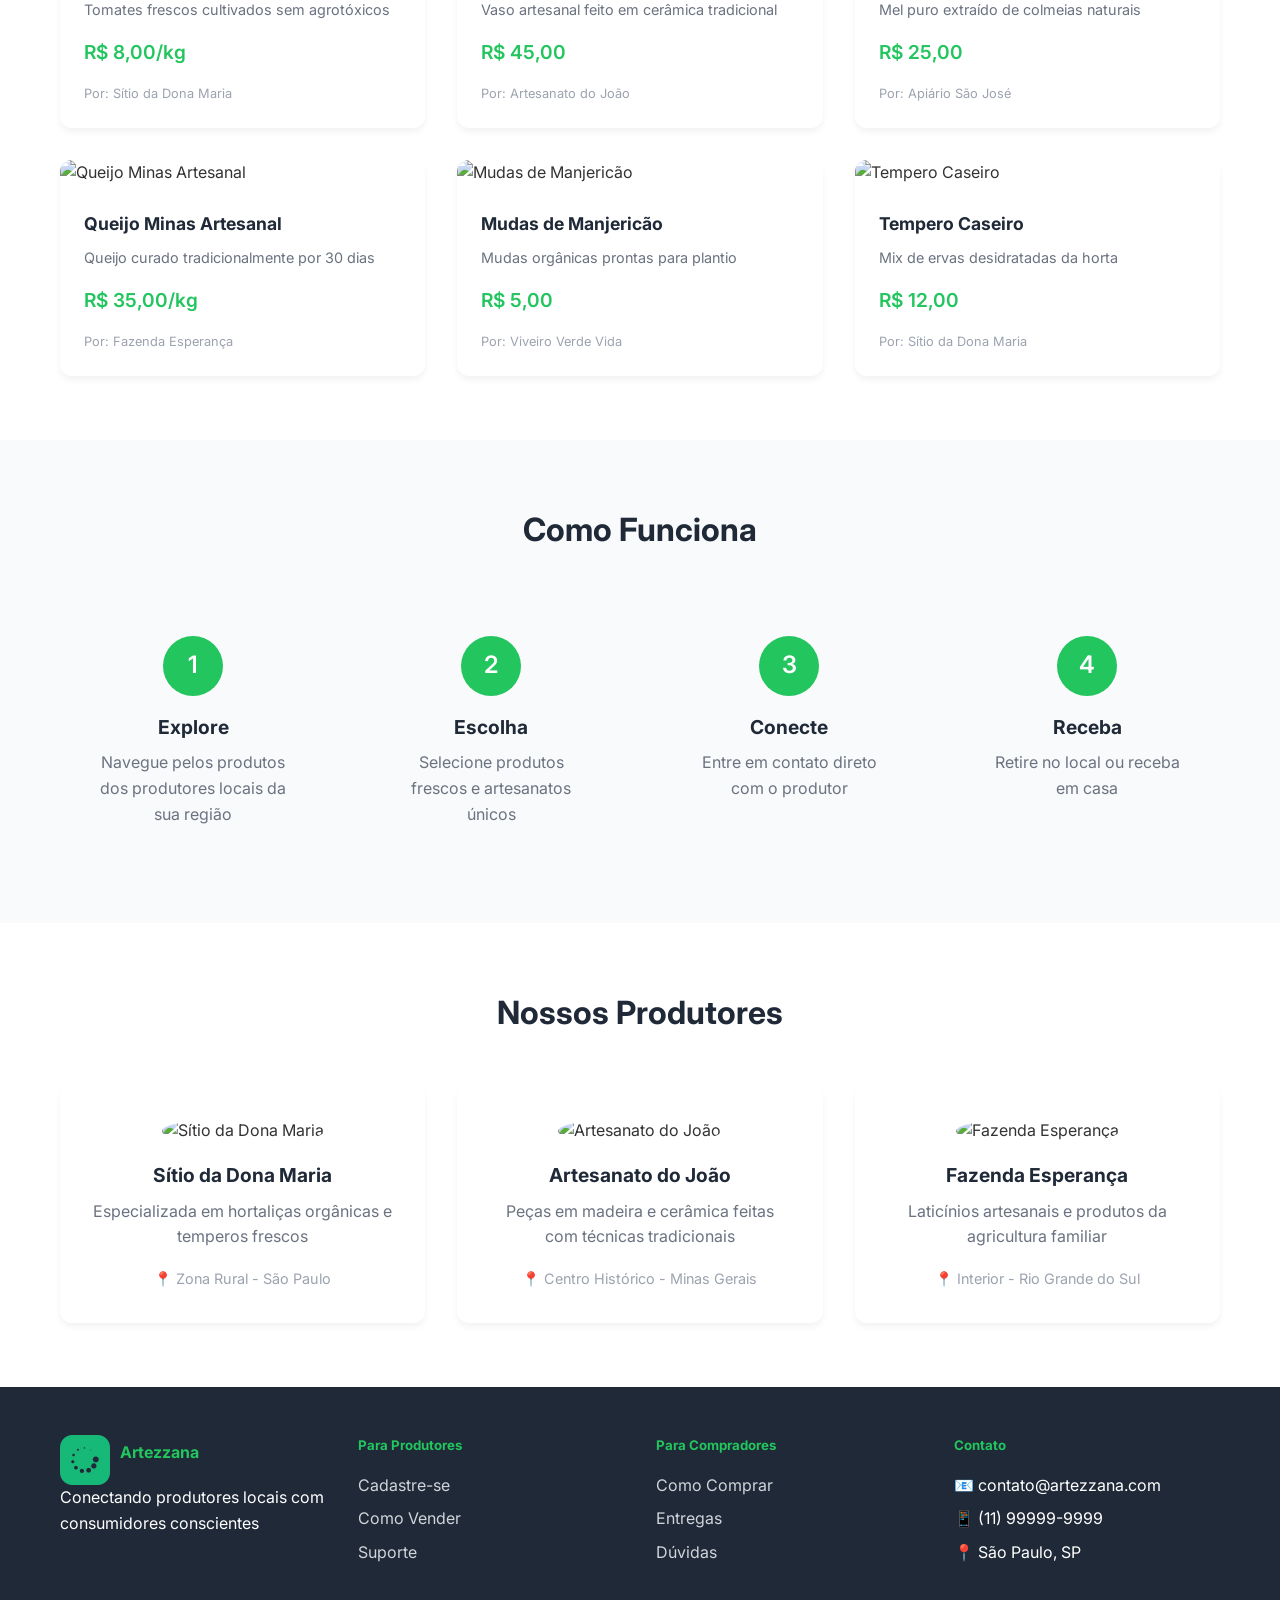
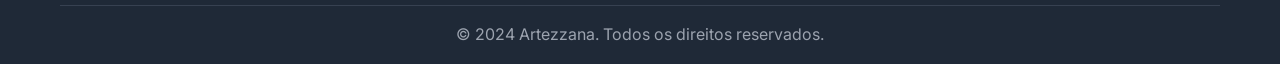
==== commit 487ec658: "feat: integra login.html e index.html; adiciona imagens" ====
--- a/public/index.html
+++ b/public/index.html
@@ -13,15 +13,13 @@
         <div class="container">
             <div class="logo">
                 <div class="logo-icon">
-                    <img src="./assets/images/logo-png.png" alt="logo-artezzana">
+                    <img class="image-icon" src="./assets/images/logo-png.png" alt="logo-artezzana">
                 </div>
                 <h1>Artezzana</h1>
             </div>
-            <nav class="nav">
-                <a href="#" class="nav-link">Buscar</a>
-                <a href="#" class="nav-link">Carrinho</a>
-                <a href="#" class="nav-link">Pedido</a>
-                <a href="#" class="nav-link">Perfil</a>
+             <nav class="nav">
+                <a href="./pages/login.html" class="nav-link">Login</a>
+                <a href="./pages/login.html#" class="nav-link">Cadastro</a>
             </nav>
             <button class="mobile-menu-btn" onclick="toggleMobileMenu()">
                 <span></span>
@@ -43,7 +41,7 @@
                 </div>
             </div>
             <div class="hero-image">
-                <img src="/placeholder.svg?height=400&width=500" alt="Produtores locais" />
+                <img src="/assets/img/home-page.jpg" alt="Produtores locais" />
             </div>
         </div>
     </section>
@@ -68,37 +66,37 @@
         <div class="container">
             <h3>Categorias</h3>
             <div class="categories-grid">
-                <div class="category-card" onclick="filterByCategory('frutas-verduras')">
+                <div class="category-card" onclick="redirectToLogin()">
                     <div class="category-icon">🥕</div>
                     <h4>Frutas & Verduras</h4>
                     <p>Produtos frescos da horta</p>
                 </div>
-                <div class="category-card" onclick="filterByCategory('artesanato')">
+                <div class="category-card" onclick="redirectToLogin()">
                     <div class="category-icon">🎨</div>
                     <h4>Artesanato</h4>
                     <p>Peças únicas feitas à mão</p>
                 </div>
-                <div class="category-card" onclick="filterByCategory('doces-conservas')">
+                <div class="category-card" onclick="redirectToLogin()">
                     <div class="category-icon">🍯</div>
                     <h4>Doces & Conservas</h4>
                     <p>Sabores caseiros tradicionais</p>
                 </div>
-                <div class="category-card" onclick="filterByCategory('laticínios')">
+                <div class="category-card" onclick="redirectToLogin()">
                     <div class="category-icon">🧀</div>
                     <h4>Laticínios</h4>
                     <p>Queijos e derivados artesanais</p>
                 </div>
-                <div class="category-card" onclick="filterByCategory('plantas')">
+                <div class="category-card" onclick="redirectToLogin()">
                     <div class="category-icon">🌱</div>
                     <h4>Plantas & Mudas</h4>
                     <p>Verde para seu lar</p>
                 </div>
-                <div class="category-card" onclick="filterByCategory('temperos')">
+                <div class="category-card" onclick="redirectToLogin()">
                     <div class="category-icon">🌿</div>
                     <h4>Temperos & Ervas</h4>
                     <p>Sabores naturais</p>
                 </div>
-                <div class="category-card" onclick="filterByCategory('temperos')">
+                <div class="category-card" onclick="redirectToLogin()">
                     <div class="category-icon">🍞</div>
                     <h4>Pães</h4>
                     <p>Pães e deivados</p>
@@ -180,9 +178,7 @@
                 <div class="footer-section">
                     <div class="logo">
                         <div class="logo-icon">
-                            <span></span>
-                            <span></span>
-                            <span></span>
+                            <img class="image-icon" src="./assets/images/logo-png.png" alt="logo-artezzana">
                         </div>
                         <h4>Artezzana</h4>
                     </div>
@@ -191,7 +187,7 @@
                 <div class="footer-section">
                     <h5>Para Produtores</h5>
                     <ul>
-                        <li><a href="#">Cadastre-se</a></li>
+                        <li><a href="./pages/login.html">Cadastre-se</a></li>
                         <li><a href="#">Como Vender</a></li>
                         <li><a href="#">Suporte</a></li>
                     </ul>
--- a/public/css/styles.css
+++ b/public/css/styles.css
@@ -40,14 +40,18 @@
 }
 
 .logo-icon {
-    width: 40px;
-    height: 40px;
-    background: #22c55e;
+    width: 50px;
+    height: 50px;
     border-radius: 50%;
     display: flex;
     align-items: center;
     justify-content: center;
     position: relative;
+}
+
+.image-icon {
+    max-width: 50px;
+    height: 50px;
 }
 
 .logo-icon span {
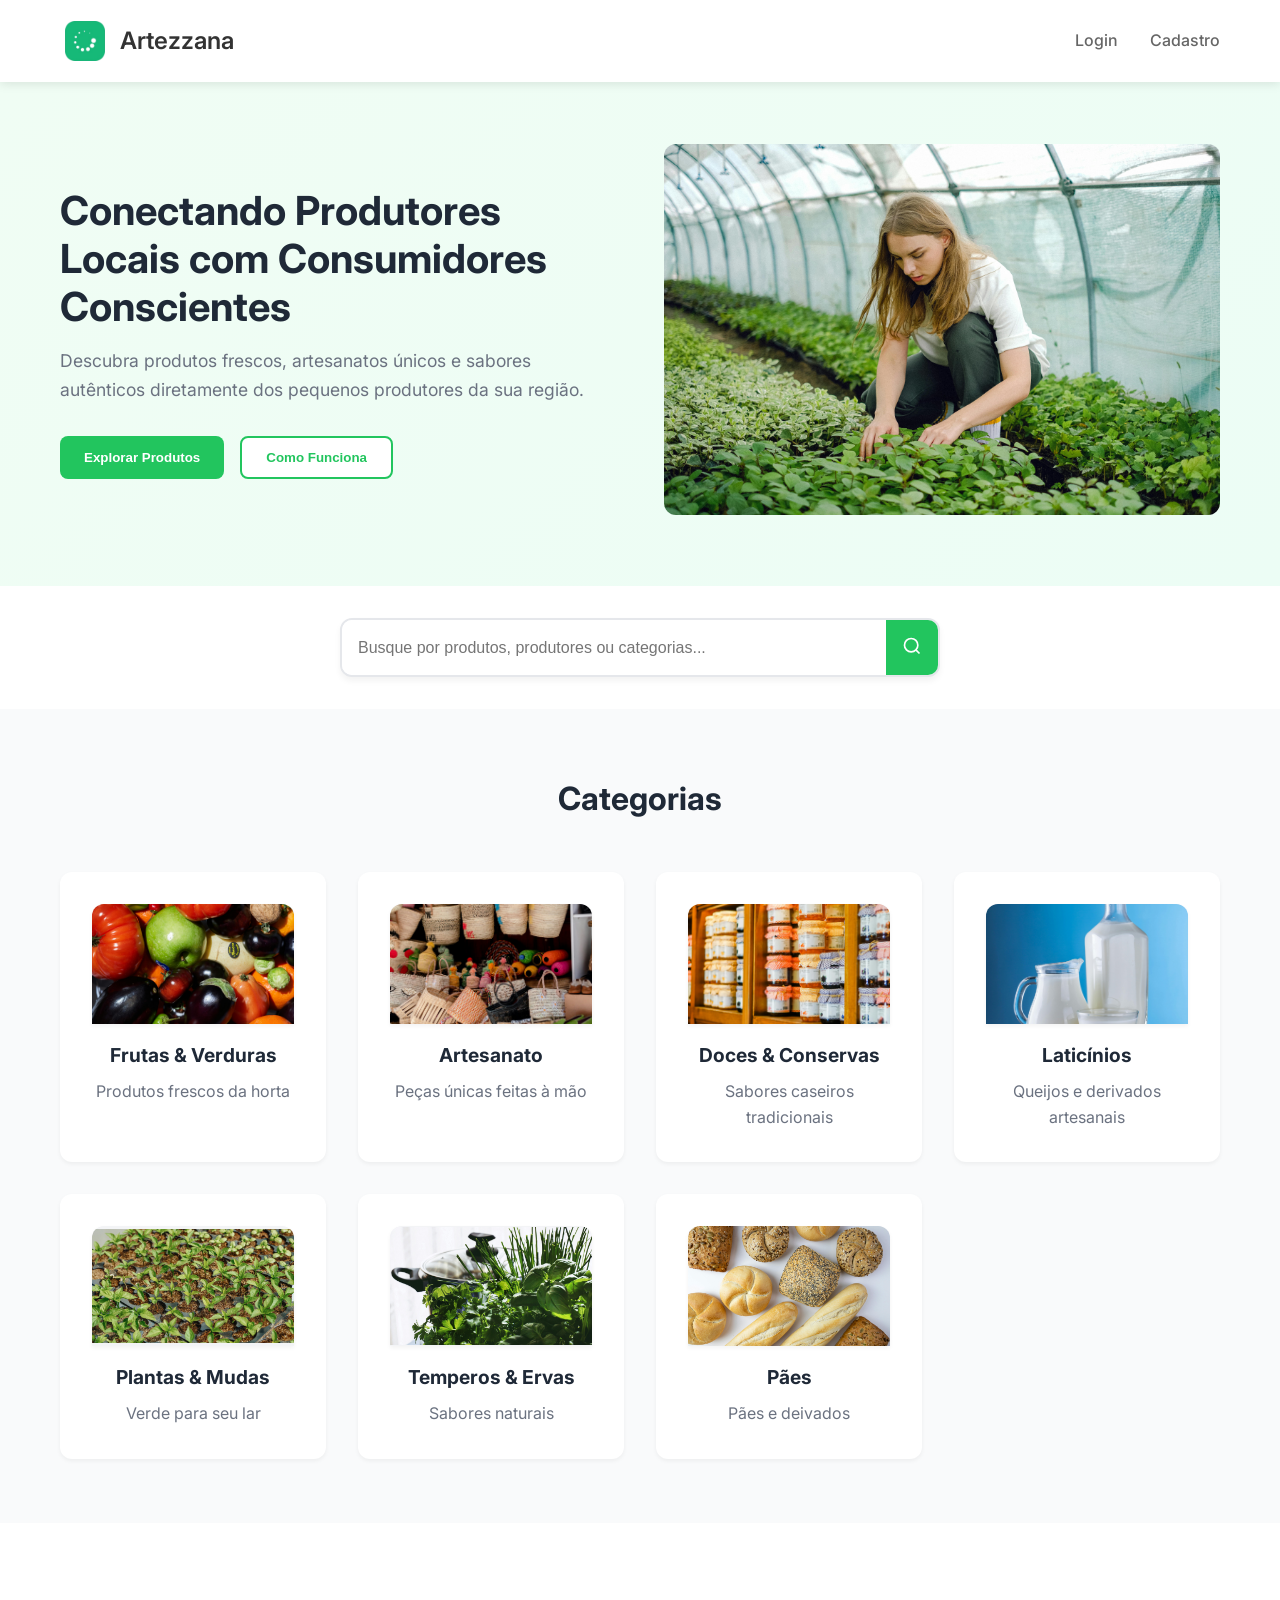
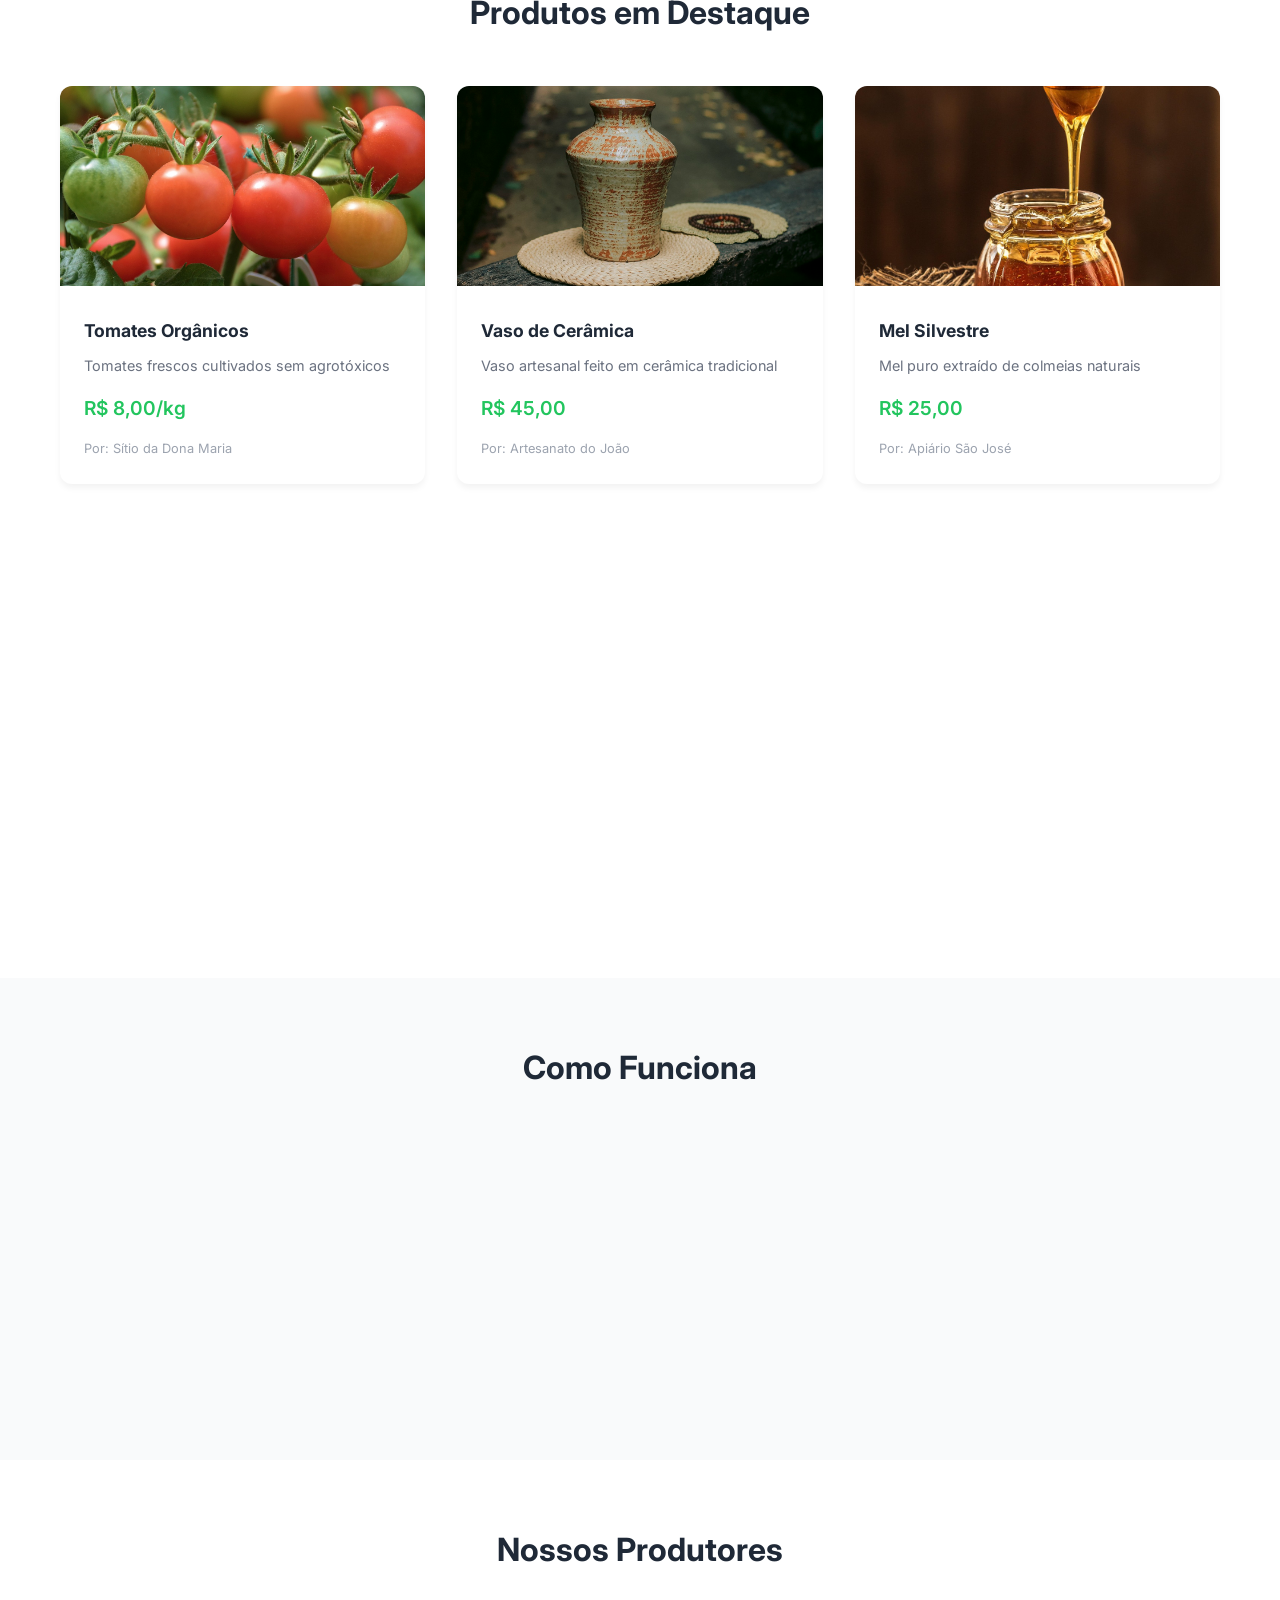
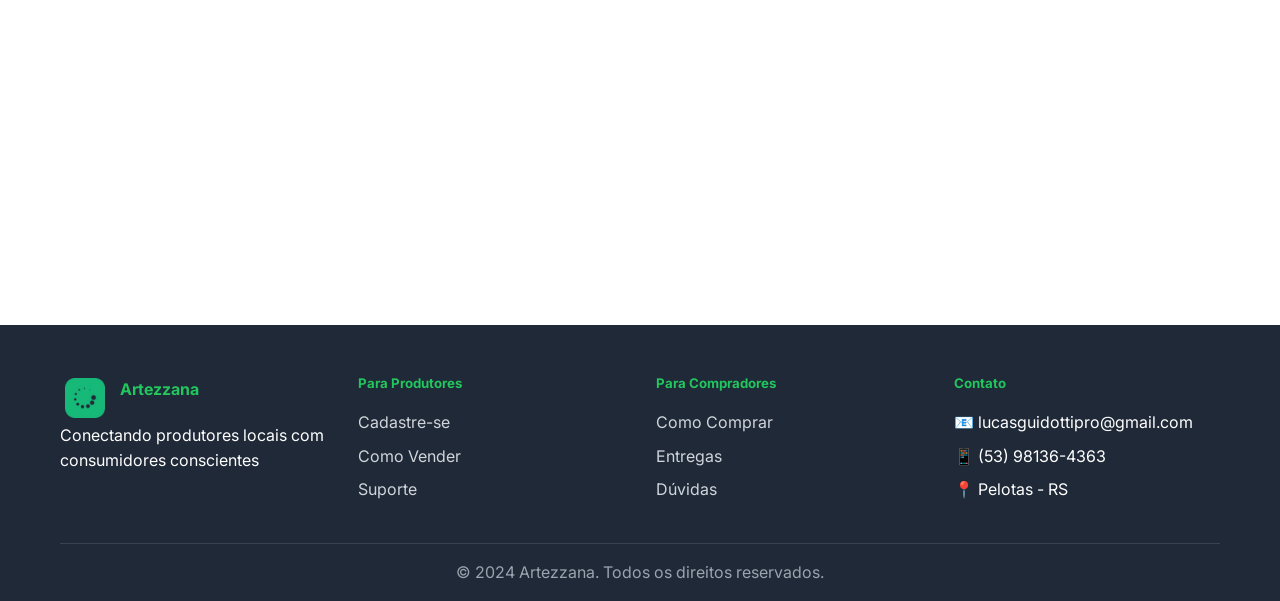
==== commit 4e4ca406: "style: adiciona estilização global para o navbar e estiliza categorias" ====
--- a/public/index.html
+++ b/public/index.html
@@ -5,6 +5,7 @@
     <meta name="viewport" content="width=device-width, initial-scale=1.0">
     <title>Artezzana - Marketplace para Produtores Rurais e Artesãos</title>
     <link rel="stylesheet" href="./css/styles.css">
+    <link rel="stylesheet" href="../public/css/global.css">
     <link href="https://fonts.googleapis.com/css2?family=Inter:wght@300;400;500;600;700&display=swap" rel="stylesheet">
 </head>
 <body>
@@ -13,7 +14,7 @@
         <div class="container">
             <div class="logo">
                 <div class="logo-icon">
-                    <img class="image-icon" src="./assets/images/logo-png.png" alt="logo-artezzana">
+                    <img class="image-icon" src="./assets/logos/logo-png.png" alt="logo-artezzana">
                 </div>
                 <h1>Artezzana</h1>
             </div>
@@ -41,7 +42,7 @@
                 </div>
             </div>
             <div class="hero-image">
-                <img src="/assets/img/home-page.jpg" alt="Produtores locais" />
+                <img src="./assets/images/home-page.jpg" alt="Produtores locais" />
             </div>
         </div>
     </section>
@@ -67,37 +68,51 @@
             <h3>Categorias</h3>
             <div class="categories-grid">
                 <div class="category-card" onclick="redirectToLogin()">
-                    <div class="category-icon">🥕</div>
+                    <div class="category-icon">
+                        <img class="images-categoy" src="./assets/images/frutas.jpg" alt="frutas e legumes">
+                    </div>
                     <h4>Frutas & Verduras</h4>
                     <p>Produtos frescos da horta</p>
                 </div>
                 <div class="category-card" onclick="redirectToLogin()">
-                    <div class="category-icon">🎨</div>
+                    <div class="category-icon">
+                        <img class="images-categoy" src="./assets/images/artesanatos.jpg" alt="Frutas e legumes">
+                    </div>
                     <h4>Artesanato</h4>
                     <p>Peças únicas feitas à mão</p>
                 </div>
                 <div class="category-card" onclick="redirectToLogin()">
-                    <div class="category-icon">🍯</div>
+                    <div class="category-icon">
+                        <img class="images-categoy" src="./assets/images/doces.jpg" alt="Doces">
+                    </div>
                     <h4>Doces & Conservas</h4>
                     <p>Sabores caseiros tradicionais</p>
                 </div>
                 <div class="category-card" onclick="redirectToLogin()">
-                    <div class="category-icon">🧀</div>
+                    <div class="category-icon">
+                        <img class="images-categoy" src="./assets/images/laticinios.jpg" alt="Laticinios">
+                    </div>
                     <h4>Laticínios</h4>
                     <p>Queijos e derivados artesanais</p>
                 </div>
                 <div class="category-card" onclick="redirectToLogin()">
-                    <div class="category-icon">🌱</div>
+                    <div class="category-icon">
+                        <img class="images-categoy" src="./assets/images/mudas.jpg" alt="Plantas e mudas">
+                    </div>
                     <h4>Plantas & Mudas</h4>
                     <p>Verde para seu lar</p>
                 </div>
                 <div class="category-card" onclick="redirectToLogin()">
-                    <div class="category-icon">🌿</div>
+                    <div class="category-icon">
+                        <img class="images-categoy" src="./assets/images/temperos.jpg" alt="Temperos">
+                    </div>
                     <h4>Temperos & Ervas</h4>
                     <p>Sabores naturais</p>
                 </div>
                 <div class="category-card" onclick="redirectToLogin()">
-                    <div class="category-icon">🍞</div>
+                    <div class="category-icon">
+                        <img class="images-categoy" src="./assets/images/paes.jpg" alt="Pães">
+                    </div>
                     <h4>Pães</h4>
                     <p>Pães e deivados</p>
                 </div>
@@ -178,7 +193,7 @@
                 <div class="footer-section">
                     <div class="logo">
                         <div class="logo-icon">
-                            <img class="image-icon" src="./assets/images/logo-png.png" alt="logo-artezzana">
+                            <img class="image-icon" src="./assets/logos/logo-png.png" alt="logo-artezzana">
                         </div>
                         <h4>Artezzana</h4>
                     </div>
@@ -203,9 +218,9 @@
                 <div class="footer-section">
                     <h5>Contato</h5>
                     <ul>
-                        <li>📧 contato@artezzana.com</li>
-                        <li>📱 (11) 99999-9999</li>
-                        <li>📍 São Paulo, SP</li>
+                        <li>📧 lucasguidottipro@gmail.com</li>
+                        <li>📱 (53) 98136-4363</li>
+                        <li>📍 Pelotas - RS</li>
                     </ul>
                 </div>
             </div>
--- a/public/css/styles.css
+++ b/public/css/styles.css
@@ -1,108 +1,3 @@
-* {
-    margin: 0;
-    padding: 0;
-    box-sizing: border-box;
-}
-
-body {
-    font-family: 'Inter', sans-serif;
-    line-height: 1.6;
-    color: #333;
-}
-
-.container {
-    max-width: 1200px;
-    margin: 0 auto;
-    padding: 0 20px;
-}
-
-/* Header */
-.header {
-    background: #fff;
-    box-shadow: 0 2px 10px rgba(0,0,0,0.1);
-    position: fixed;
-    top: 0;
-    width: 100%;
-    z-index: 1000;
-}
-
-.header .container {
-    display: flex;
-    justify-content: space-between;
-    align-items: center;
-    padding: 1rem 20px;
-}
-
-.logo {
-    display: flex;
-    align-items: center;
-    gap: 10px;
-}
-
-.logo-icon {
-    width: 50px;
-    height: 50px;
-    border-radius: 50%;
-    display: flex;
-    align-items: center;
-    justify-content: center;
-    position: relative;
-}
-
-.image-icon {
-    max-width: 50px;
-    height: 50px;
-}
-
-.logo-icon span {
-    width: 6px;
-    height: 6px;
-    background: white;
-    border-radius: 50%;
-    position: absolute;
-}
-
-.logo-icon span:nth-child(1) { top: 8px; left: 12px; }
-.logo-icon span:nth-child(2) { top: 16px; left: 20px; }
-.logo-icon span:nth-child(3) { top: 24px; left: 14px; }
-
-.logo h1 {
-    font-size: 1.5rem;
-    font-weight: 600;
-    color: #333;
-}
-
-.nav {
-    display: flex;
-    gap: 2rem;
-}
-
-.nav-link {
-    text-decoration: none;
-    color: #666;
-    font-weight: 500;
-    transition: color 0.3s;
-}
-
-.nav-link:hover {
-    color: #22c55e;
-}
-
-.mobile-menu-btn {
-    display: none;
-    flex-direction: column;
-    background: none;
-    border: none;
-    cursor: pointer;
-    gap: 4px;
-}
-
-.mobile-menu-btn span {
-    width: 25px;
-    height: 3px;
-    background: #333;
-    transition: 0.3s;
-}
 
 /* Hero Section */
 .hero {
@@ -219,6 +114,7 @@
     background: #f9fafb;
 }
 
+
 .categories h3 {
     text-align: center;
     font-size: 2rem;
@@ -240,6 +136,7 @@
     cursor: pointer;
     transition: all 0.3s;
     box-shadow: 0 2px 4px rgba(0,0,0,0.05);
+    overflow: hidden;
 }
 
 .category-card:hover {
@@ -248,8 +145,20 @@
 }
 
 .category-icon {
-    font-size: 3rem;
-    margin-bottom: 1rem;
+    width: 100%;
+    height: 120px;
+    border-radius: 12px 12px 0 0;
+    margin: 0 auto 1rem;
+    overflow: hidden;
+    display: flex;
+    align-items: center;
+    justify-content: center;
+    background-color: #f3f4f6;
+    box-shadow: 0 2px 4px rgba(0,0,0,0.05);
+}
+
+.images-categoy {
+    width: 100%;
 }
 
 .category-card h4 {
--- a/public/css/global.css
+++ b/public/css/global.css
@@ -0,0 +1,105 @@
+* {
+    margin: 0;
+    padding: 0;
+    box-sizing: border-box;
+}
+
+body {
+    font-family: 'Inter', sans-serif;
+    line-height: 1.6;
+    color: #333;
+}
+
+.container {
+    max-width: 1200px;
+    margin: 0 auto;
+    padding: 0 20px;
+}
+
+/* Header */
+.header {
+    background: #fff;
+    box-shadow: 0 2px 10px rgba(0,0,0,0.1);
+    position: fixed;
+    top: 0;
+    width: 100%;
+    z-index: 1000;
+}
+
+.header .container {
+    display: flex;
+    justify-content: space-between;
+    align-items: center;
+    padding: 1rem 20px;
+}
+
+.logo {
+    display: flex;
+    align-items: center;
+    gap: 10px;
+}
+
+.logo-icon {
+    width: 50px;
+    height: 50px;
+    border-radius: 50%;
+    display: flex;
+    align-items: center;
+    justify-content: center;
+    position: relative;
+}
+
+.image-icon {
+    max-width: 40px;
+    height: 40px;
+}
+
+.logo-icon span {
+    width: 6px;
+    height: 6px;
+    background: white;
+    border-radius: 50%;
+    position: absolute;
+}
+
+.logo-icon span:nth-child(1) { top: 8px; left: 12px; }
+.logo-icon span:nth-child(2) { top: 16px; left: 20px; }
+.logo-icon span:nth-child(3) { top: 24px; left: 14px; }
+
+.logo h1 {
+    font-size: 1.5rem;
+    font-weight: 600;
+    color: #333;
+}
+
+.nav {
+    display: flex;
+    gap: 2rem;
+}
+
+.nav-link {
+    text-decoration: none;
+    color: #666;
+    font-weight: 500;
+    transition: color 0.3s;
+}
+
+.nav-link:hover {
+    color: #22c55e;
+}
+
+.mobile-menu-btn {
+    display: none;
+    flex-direction: column;
+    background: none;
+    border: none;
+    cursor: pointer;
+    gap: 4px;
+}
+
+.mobile-menu-btn span {
+    width: 25px;
+    height: 3px;
+    background: #333;
+    transition: 0.3s;
+}
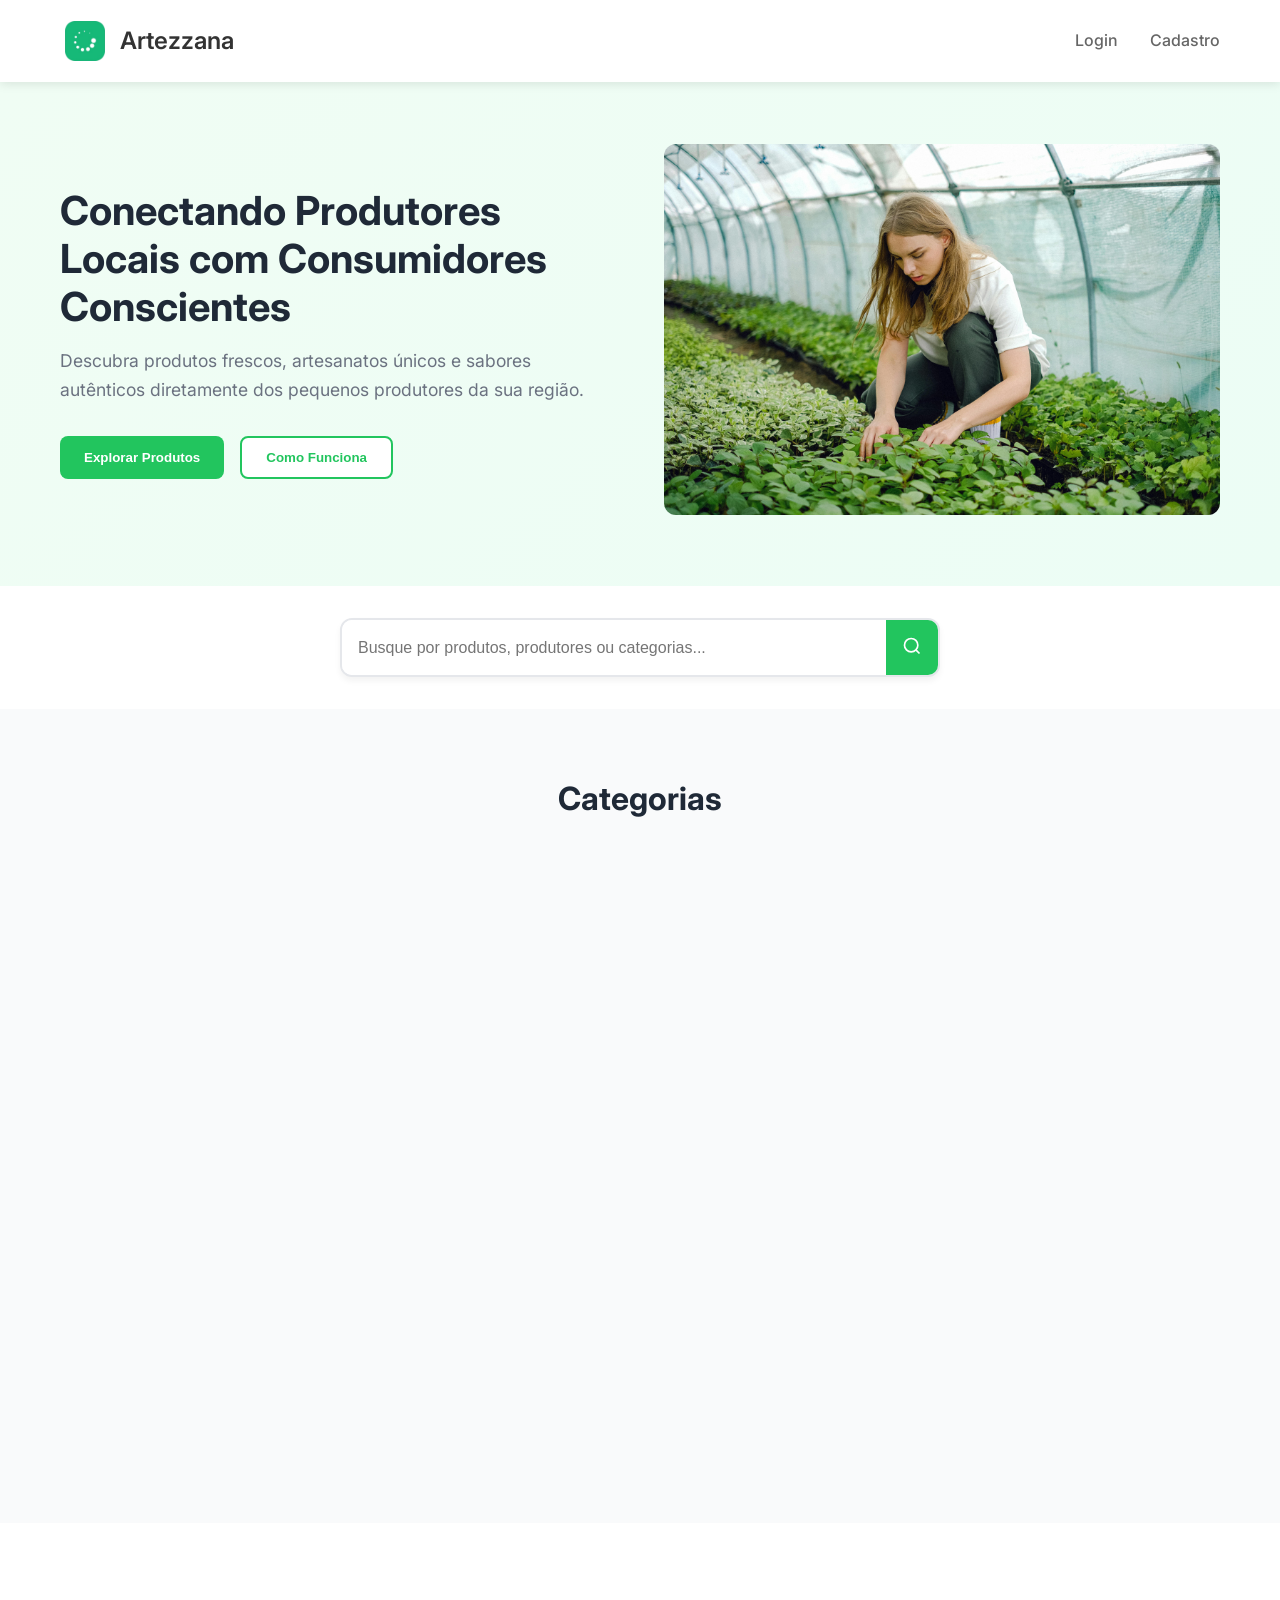
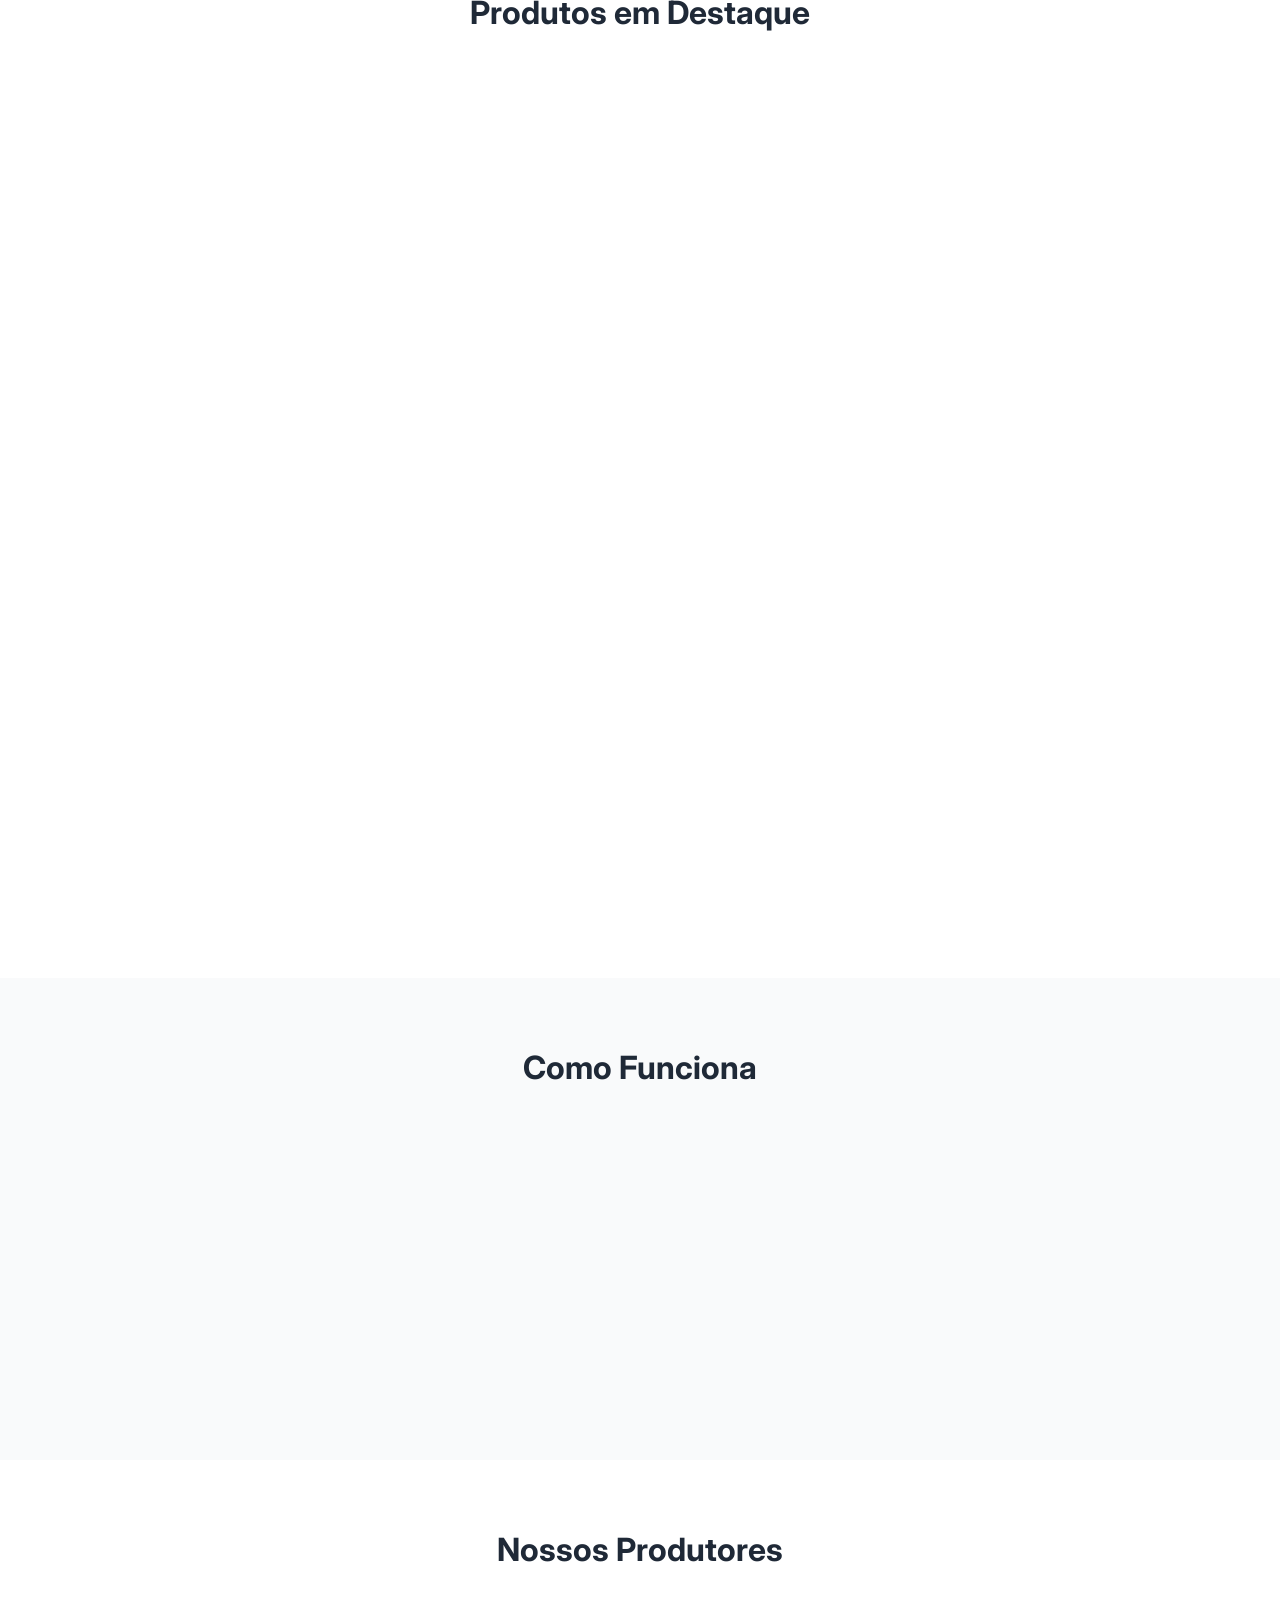
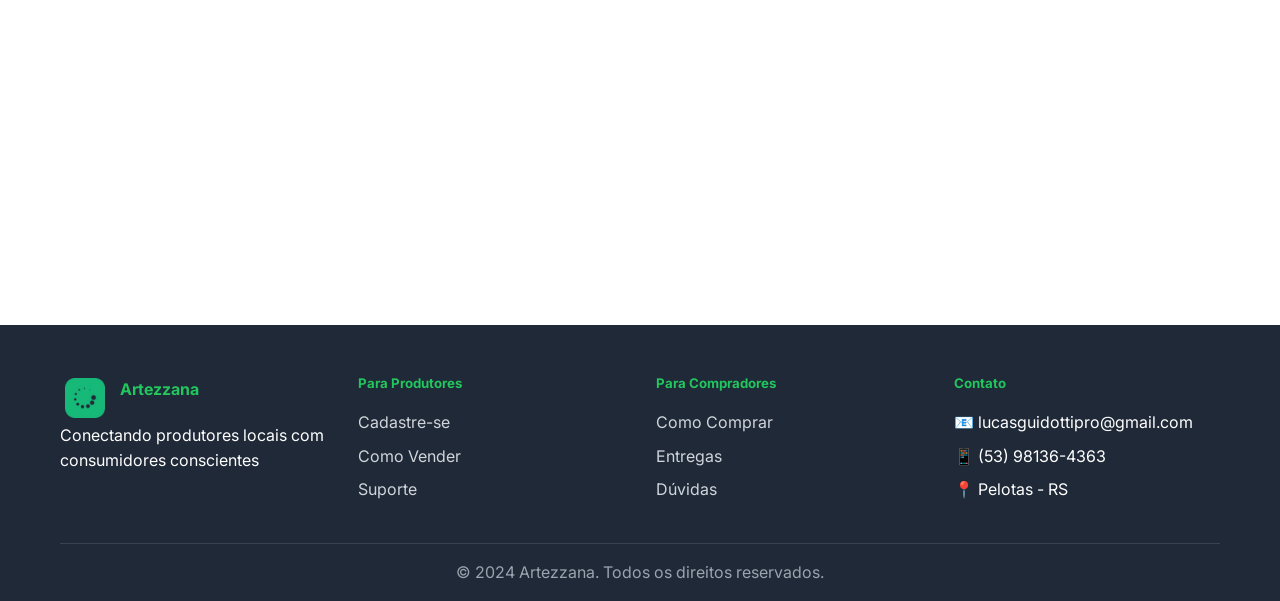
==== commit 6c62ceab: "feat: adiciona página de edição de perfil e estiliza o header padrão para todas as páginas" ====
--- a/public/index.html
+++ b/public/index.html
@@ -5,7 +5,7 @@
     <meta name="viewport" content="width=device-width, initial-scale=1.0">
     <title>Artezzana - Marketplace para Produtores Rurais e Artesãos</title>
     <link rel="stylesheet" href="./css/styles.css">
-    <link rel="stylesheet" href="../public/css/global.css">
+    <link rel="stylesheet" href="./css/global.css">
     <link href="https://fonts.googleapis.com/css2?family=Inter:wght@300;400;500;600;700&display=swap" rel="stylesheet">
 </head>
 <body>
@@ -20,7 +20,7 @@
             </div>
              <nav class="nav">
                 <a href="./pages/login.html" class="nav-link">Login</a>
-                <a href="./pages/login.html#" class="nav-link">Cadastro</a>
+                <a href="./pages/cadastro.html" class="nav-link">Cadastro</a>
             </nav>
             <button class="mobile-menu-btn" onclick="toggleMobileMenu()">
                 <span></span>
--- a/public/css/global.css
+++ b/public/css/global.css
@@ -88,6 +88,20 @@
     color: #22c55e;
 }
 
+.nav-link.active {
+    color: #22c55e;
+}
+
+.nav-link.active::after {
+    content: '';
+    position: absolute;
+    bottom: -8px;
+    left: 0;
+    right: 0;
+    height: 2px;
+    background: #22c55e;
+}
+
 .mobile-menu-btn {
     display: none;
     flex-direction: column;
